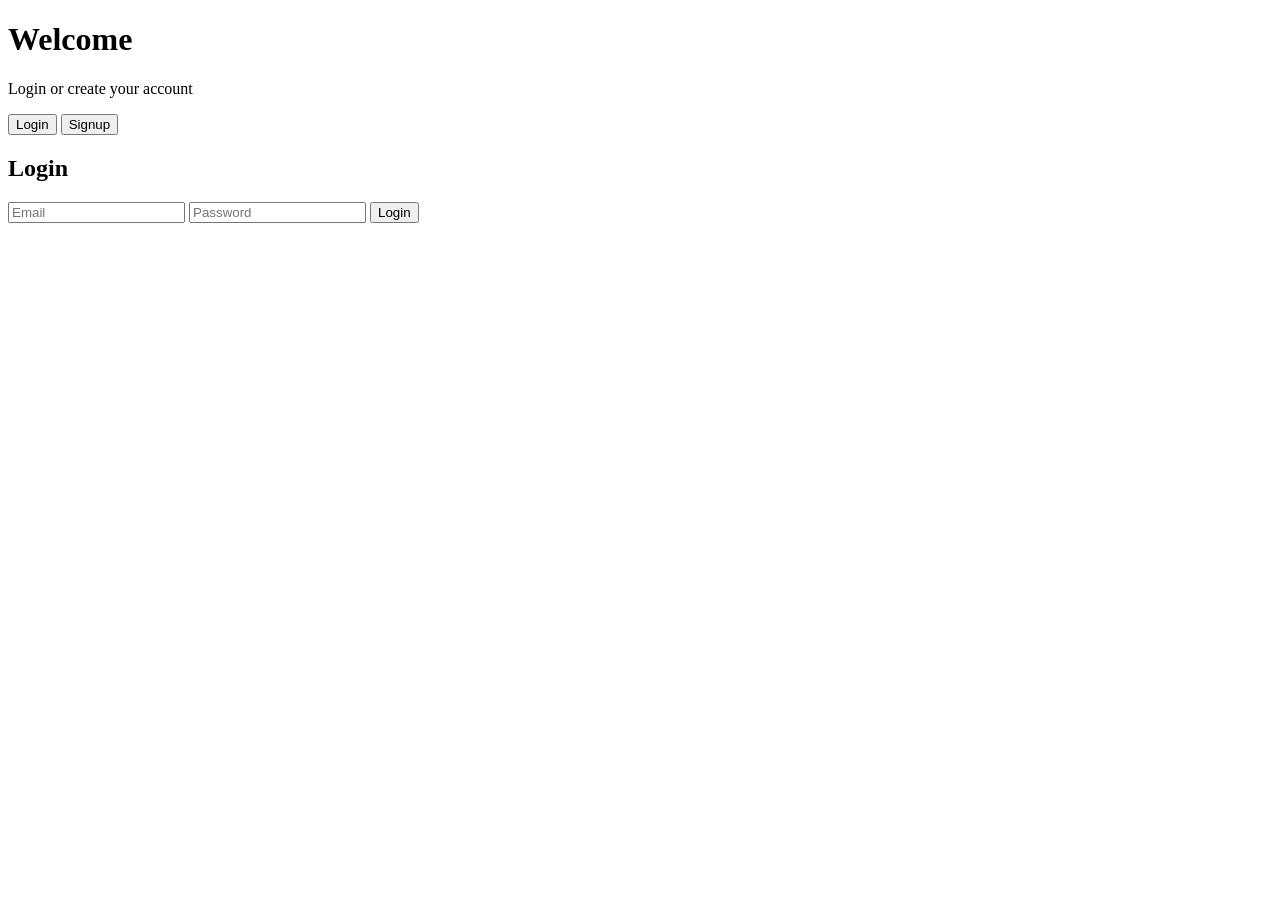
==== static/index.html @ 398f6627 "feat: implement authentication endpoints" ====
<!DOCTYPE html>
<html lang="en">

<head>
    <meta charset="UTF-8">
    <meta name="viewport" content="width=device-width, initial-scale=1.0">
    <title>Inventory Management Authentication</title>
    <link rel="stylesheet" href="/static/css/style.css">
</head>

<body>

    <main class="container">

        <h1>Welcome</h1>
        <p>Login or create your account</p>

        <div class="tabs">
            <button onclick="showForm('login')">Login</button>
            <button onclick="showForm('signup')">Signup</button>
        </div>

        <form id="login-form">
            <h2>Login</h2>

            <input type="email" id="login-email" placeholder="Email" required>

            <input type="password" id="login-password" placeholder="Password" required>

            <button type="submit">Login</button>
        </form>

        <form id="signup-form" hidden>
            <h2>Create Account</h2>

            <input type="text" id="signup-username" placeholder="Username" required>

            <input type="email" id="signup-email" placeholder="Email" required>

            <input type="password" id="signup-password" placeholder="Password" required>

            <button type="submit">Signup</button>
        </form>

        <p id="message"></p>

    </main>

    <script src="/static/js/auth.js"></script>
</body>

</html>
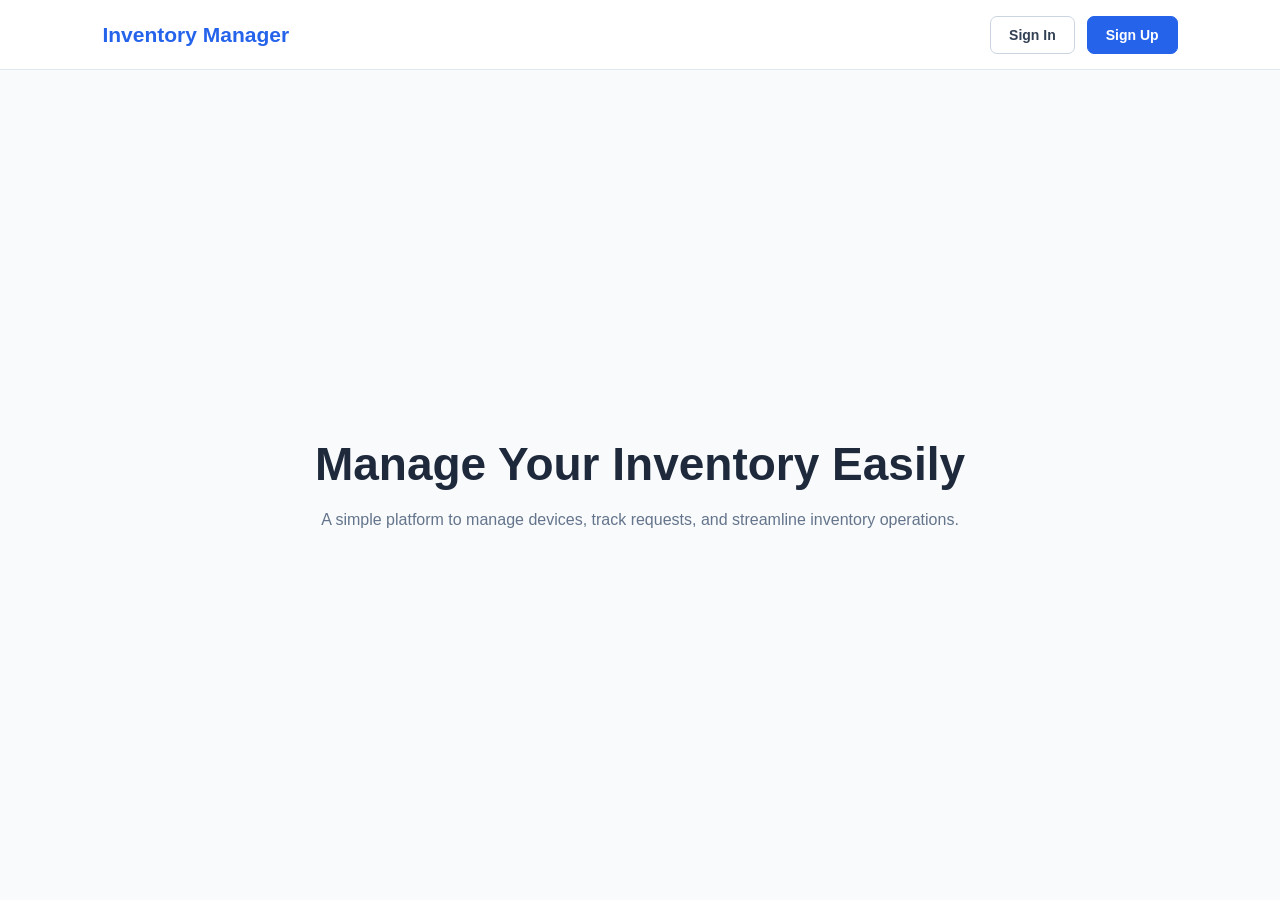
==== commit 74438927: "feat: add dashboard for managing user join requests and login history" ====
--- a/static/index.html
+++ b/static/index.html
@@ -4,49 +4,140 @@
 <head>
     <meta charset="UTF-8">
     <meta name="viewport" content="width=device-width, initial-scale=1.0">
-    <title>Inventory Management Authentication</title>
-    <link rel="stylesheet" href="/static/css/style.css">
+    <title>Inventory Management</title>
+
+    <style>
+        * {
+            margin: 0;
+            padding: 0;
+            box-sizing: border-box;
+        }
+
+        body {
+            font-family: Arial, sans-serif;
+            background: #f8fafc;
+            color: #1e293b;
+            min-height: 100vh;
+        }
+
+        header {
+            height: 70px;
+            padding: 0 8%;
+            display: flex;
+            align-items: center;
+            justify-content: space-between;
+            background: white;
+            border-bottom: 1px solid #e2e8f0;
+        }
+
+        .logo {
+            font-size: 21px;
+            font-weight: 700;
+            color: #2563eb;
+            text-decoration: none;
+        }
+
+        nav {
+            display: flex;
+            align-items: center;
+            gap: 12px;
+        }
+
+        .btn {
+            padding: 10px 18px;
+            border-radius: 7px;
+            text-decoration: none;
+            font-size: 14px;
+            font-weight: 600;
+            transition: 0.2s;
+        }
+
+        .btn-outline {
+            color: #334155;
+            border: 1px solid #cbd5e1;
+        }
+
+        .btn-outline:hover {
+            background: #f1f5f9;
+        }
+
+        .btn-primary {
+            color: white;
+            background: #2563eb;
+            border: 1px solid #2563eb;
+        }
+
+        .btn-primary:hover {
+            background: #1d4ed8;
+        }
+
+        main {
+            min-height: calc(100vh - 70px);
+            display: flex;
+            align-items: center;
+            justify-content: center;
+            text-align: center;
+            padding: 30px;
+        }
+
+        .hero h1 {
+            font-size: clamp(30px, 5vw, 46px);
+            margin-bottom: 15px;
+        }
+
+        .hero p {
+            color: #64748b;
+            font-size: 16px;
+            line-height: 1.7;
+        }
+    </style>
 </head>
 
 <body>
+    <header>
+        <a href="/" class="logo">Inventory Manager</a>
 
-    <main class="container">
+        <nav id="navigation">
+            <a href="/signin" class="btn btn-outline">Sign In</a>
+            <a href="/signup" class="btn btn-primary">Sign Up</a>
+        </nav>
+    </header>
 
-        <h1>Welcome</h1>
-        <p>Login or create your account</p>
-
-        <div class="tabs">
-            <button onclick="showForm('login')">Login</button>
-            <button onclick="showForm('signup')">Signup</button>
-        </div>
-
-        <form id="login-form">
-            <h2>Login</h2>
-
-            <input type="email" id="login-email" placeholder="Email" required>
-
-            <input type="password" id="login-password" placeholder="Password" required>
-
-            <button type="submit">Login</button>
-        </form>
-
-        <form id="signup-form" hidden>
-            <h2>Create Account</h2>
-
-            <input type="text" id="signup-username" placeholder="Username" required>
-
-            <input type="email" id="signup-email" placeholder="Email" required>
-
-            <input type="password" id="signup-password" placeholder="Password" required>
-
-            <button type="submit">Signup</button>
-        </form>
-
-        <p id="message"></p>
-
+    <main>
+        <section class="hero">
+            <h1>Manage Your Inventory Easily</h1>
+            <p>
+                A simple platform to manage devices, track requests,
+                and streamline inventory operations.
+            </p>
+        </section>
     </main>
 
-    <script src="/static/js/auth.js"></script>
+    <script>
+        async function initializeNavigation() {
+            const navigation = document.getElementById("navigation");
+
+            try {
+                const response = await fetch("/api/v1/user/me", {
+                    method: "GET",
+                    credentials: "include"
+                });
+
+                if (response.ok) {
+                    navigation.innerHTML = `
+                        <a href="dashboard"
+                           class="btn btn-primary">
+                            Dashboard
+                        </a>
+                    `;
+                }
+            } catch (error) {
+                console.error("Unable to verify authentication:", error);
+            }
+        }
+
+        initializeNavigation();
+    </script>
 </body>
 
 </html>
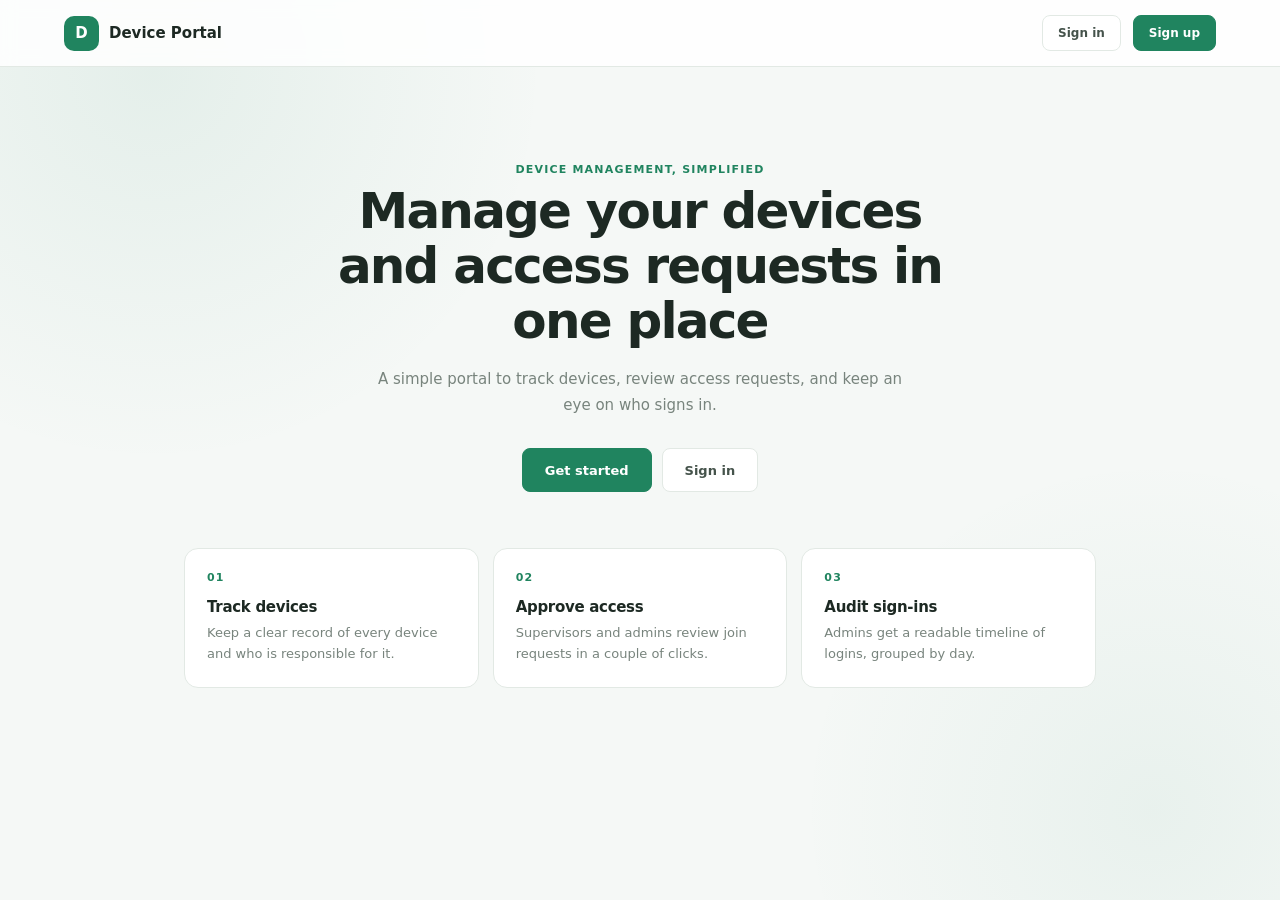
==== commit 4862195f: "improve overall theme" ====
--- a/static/index.html
+++ b/static/index.html
@@ -4,139 +4,100 @@
 <head>
     <meta charset="UTF-8">
     <meta name="viewport" content="width=device-width, initial-scale=1.0">
-    <title>Inventory Management</title>
-
-    <style>
-        * {
-            margin: 0;
-            padding: 0;
-            box-sizing: border-box;
-        }
-
-        body {
-            font-family: Arial, sans-serif;
-            background: #f8fafc;
-            color: #1e293b;
-            min-height: 100vh;
-        }
-
-        header {
-            height: 70px;
-            padding: 0 8%;
-            display: flex;
-            align-items: center;
-            justify-content: space-between;
-            background: white;
-            border-bottom: 1px solid #e2e8f0;
-        }
-
-        .logo {
-            font-size: 21px;
-            font-weight: 700;
-            color: #2563eb;
-            text-decoration: none;
-        }
-
-        nav {
-            display: flex;
-            align-items: center;
-            gap: 12px;
-        }
-
-        .btn {
-            padding: 10px 18px;
-            border-radius: 7px;
-            text-decoration: none;
-            font-size: 14px;
-            font-weight: 600;
-            transition: 0.2s;
-        }
-
-        .btn-outline {
-            color: #334155;
-            border: 1px solid #cbd5e1;
-        }
-
-        .btn-outline:hover {
-            background: #f1f5f9;
-        }
-
-        .btn-primary {
-            color: white;
-            background: #2563eb;
-            border: 1px solid #2563eb;
-        }
-
-        .btn-primary:hover {
-            background: #1d4ed8;
-        }
-
-        main {
-            min-height: calc(100vh - 70px);
-            display: flex;
-            align-items: center;
-            justify-content: center;
-            text-align: center;
-            padding: 30px;
-        }
-
-        .hero h1 {
-            font-size: clamp(30px, 5vw, 46px);
-            margin-bottom: 15px;
-        }
-
-        .hero p {
-            color: #64748b;
-            font-size: 16px;
-            line-height: 1.7;
-        }
-    </style>
+    <title>Device Portal</title>
+    <link rel="stylesheet" href="/static/css/app.css">
 </head>
 
 <body>
-    <header>
-        <a href="/" class="logo">Inventory Manager</a>
 
-        <nav id="navigation">
-            <a href="/signin" class="btn btn-outline">Sign In</a>
-            <a href="/signup" class="btn btn-primary">Sign Up</a>
-        </nav>
+    <header class="site-header">
+        <div class="header-inner">
+            <a href="/" class="brand">
+                <span class="brand-logo">D</span>
+                <span>Device Portal</span>
+            </a>
+
+            <nav class="header-right" id="navigation">
+                <a href="/signin" class="btn">Sign in</a>
+                <a href="/signup" class="btn btn-primary">Sign up</a>
+            </nav>
+        </div>
     </header>
 
     <main>
         <section class="hero">
-            <h1>Manage Your Inventory Easily</h1>
-            <p>
-                A simple platform to manage devices, track requests,
-                and streamline inventory operations.
+            <p class="eyebrow" id="hero-eyebrow">Device management, simplified</p>
+
+            <h1 id="hero-title">Manage your devices and access requests in one place</h1>
+
+            <p class="subtitle" id="hero-text">
+                A simple portal to track devices, review access requests,
+                and keep an eye on who signs in.
             </p>
+
+            <div class="hero-actions" id="hero-actions">
+                <a href="/signup" class="btn btn-primary btn-lg">Get started</a>
+                <a href="/signin" class="btn btn-lg">Sign in</a>
+            </div>
+        </section>
+
+        <section class="features">
+            <div class="feature">
+                <span>01</span>
+                <h3>Track devices</h3>
+                <p>Keep a clear record of every device and who is responsible for it.</p>
+            </div>
+            <div class="feature">
+                <span>02</span>
+                <h3>Approve access</h3>
+                <p>Supervisors and admins review join requests in a couple of clicks.</p>
+            </div>
+            <div class="feature">
+                <span>03</span>
+                <h3>Audit sign-ins</h3>
+                <p>Admins get a readable timeline of logins, grouped by day.</p>
+            </div>
         </section>
     </main>
 
     <script>
-        async function initializeNavigation() {
-            const navigation = document.getElementById("navigation");
+        function escapeHTML(value) {
+            return String(value ?? "").replace(/[&<>"']/g, char => ({
+                "&": "&amp;", "<": "&lt;", ">": "&gt;", '"': "&quot;", "'": "&#039;"
+            })[char]);
+        }
 
+        // Signed-in visitors see their role and a direct link to the dashboard.
+        // Guests simply keep the default content. No redirects happen here.
+        async function initializePage() {
             try {
-                const response = await fetch("/api/v1/user/me", {
-                    method: "GET",
-                    credentials: "include"
-                });
+                const response = await fetch("/api/v1/user/me", { credentials: "include" });
+                if (!response.ok) return;
 
-                if (response.ok) {
-                    navigation.innerHTML = `
-                        <a href="dashboard"
-                           class="btn btn-primary">
-                            Dashboard
-                        </a>
-                    `;
-                }
+                const user = await response.json();
+                const role = String(user.role || "pending").toLowerCase();
+                const badge = `<span class="role-badge ${escapeHTML(role)}">${escapeHTML(role)}</span>`;
+
+                document.getElementById("navigation").innerHTML = `
+                    ${badge}
+                    <a href="/dashboard" class="btn btn-primary">Dashboard</a>`;
+
+                document.getElementById("hero-eyebrow").textContent = "Welcome back";
+                document.getElementById("hero-title").innerHTML =
+                    `${escapeHTML(user.first_name || "there")} ${badge}`;
+                document.getElementById("hero-text").textContent =
+                    "Pick up where you left off.";
+                document.getElementById("hero-actions").innerHTML =
+                    `<a href="/dashboard" class="btn btn-primary btn-lg">Open dashboard</a>`;
+
+                document.title = `Device Portal · ${role}`;
+
             } catch (error) {
                 console.error("Unable to verify authentication:", error);
             }
         }
 
-        initializeNavigation();
+        initializePage();
     </script>
 </body>
 
--- a/static/css/app.css
+++ b/static/css/app.css
@@ -0,0 +1,1012 @@
+/* =========================================================
+   Device Portal – shared theme (index, signin, signup, dashboard)
+   ========================================================= */
+
+:root {
+  --primary: #20845f;
+  --primary-dark: #176b4c;
+  --primary-soft: #eaf5ef;
+  --background: #f5f8f6;
+  --surface: #ffffff;
+  --text: #1d2923;
+  --text-soft: #45534b;
+  --muted: #78847d;
+  --border: #e2e9e4;
+  --row-hover: #fafcfb;
+  --danger: #b83e3e;
+  --danger-soft: #fff0f0;
+  --warn: #9a6a12;
+  --warn-soft: #fdf3dc;
+  --info: #25628f;
+  --info-soft: #e8f1f8;
+  --shadow: 0 14px 40px rgba(26, 54, 39, 0.07);
+}
+
+* {
+  box-sizing: border-box;
+  margin: 0;
+  padding: 0;
+}
+
+body {
+  min-height: 100vh;
+  background:
+    radial-gradient(circle at 12% 8%, rgba(32, 132, 95, 0.08), transparent 28%),
+    radial-gradient(
+      circle at 90% 90%,
+      rgba(32, 132, 95, 0.06),
+      transparent 25%
+    ),
+    var(--background);
+  background-attachment: fixed;
+  color: var(--text);
+  font-family:
+    Inter,
+    system-ui,
+    -apple-system,
+    BlinkMacSystemFont,
+    "Segoe UI",
+    sans-serif;
+  -webkit-font-smoothing: antialiased;
+}
+
+a {
+  color: inherit;
+}
+
+.hidden {
+  display: none !important;
+}
+
+/* ---------- Brand & site header ---------- */
+
+.brand {
+  display: flex;
+  align-items: center;
+  gap: 10px;
+  font-size: 15px;
+  font-weight: 750;
+  text-decoration: none;
+}
+
+.brand-logo {
+  width: 35px;
+  height: 35px;
+  display: grid;
+  place-items: center;
+  border-radius: 10px;
+  background: var(--primary);
+  color: #fff;
+  font-weight: 800;
+}
+
+.site-header {
+  background: rgba(255, 255, 255, 0.85);
+  backdrop-filter: blur(8px);
+  border-bottom: 1px solid var(--border);
+  position: sticky;
+  top: 0;
+  z-index: 20;
+}
+
+.header-inner {
+  max-width: 1200px;
+  height: 66px;
+  margin: 0 auto;
+  padding: 0 24px;
+  display: flex;
+  align-items: center;
+  justify-content: space-between;
+  gap: 16px;
+}
+
+.header-right {
+  display: flex;
+  align-items: center;
+  gap: 12px;
+}
+
+.user-chip {
+  display: flex;
+  align-items: center;
+  gap: 9px;
+  font-size: 13px;
+  font-weight: 650;
+}
+
+.avatar {
+  flex: none;
+  width: 34px;
+  height: 34px;
+  display: grid;
+  place-items: center;
+  border-radius: 50%;
+  background: var(--primary-soft);
+  color: var(--primary-dark);
+  font-size: 11px;
+  font-weight: 750;
+}
+
+.avatar.sm {
+  width: 30px;
+  height: 30px;
+}
+
+/* log-row avatar tints */
+.av-0 {
+  background: #eaf5ef;
+  color: #176b4c;
+}
+.av-1 {
+  background: #e8f1f8;
+  color: #25628f;
+}
+.av-2 {
+  background: #f1ecfa;
+  color: #5a45a0;
+}
+.av-3 {
+  background: #fdf3dc;
+  color: #9a6a12;
+}
+.av-4 {
+  background: #fdebea;
+  color: #a8423f;
+}
+.av-5 {
+  background: #e9f3f2;
+  color: #1f6b66;
+}
+
+/* ---------- Buttons ---------- */
+
+.btn {
+  display: inline-flex;
+  align-items: center;
+  justify-content: center;
+  min-height: 36px;
+  padding: 0 15px;
+  border: 1px solid var(--border);
+  border-radius: 8px;
+  background: var(--surface);
+  color: var(--text-soft);
+  font: inherit;
+  font-size: 12px;
+  font-weight: 700;
+  text-decoration: none;
+  cursor: pointer;
+  transition:
+    background 0.15s,
+    border-color 0.15s;
+}
+
+.btn:hover {
+  background: var(--background);
+}
+
+.btn-primary {
+  border-color: var(--primary);
+  background: var(--primary);
+  color: #fff;
+}
+
+.btn-primary:hover {
+  background: var(--primary-dark);
+}
+
+.btn-lg {
+  min-height: 44px;
+  padding: 0 22px;
+  font-size: 13px;
+}
+
+.btn-sm {
+  min-height: 32px;
+  padding: 0 11px;
+}
+
+.btn-approve {
+  border-color: transparent;
+  background: var(--primary-soft);
+  color: var(--primary-dark);
+}
+
+.btn-approve:hover {
+  background: #d9eee3;
+}
+
+.btn-reject {
+  border-color: transparent;
+  background: var(--danger-soft);
+  color: var(--danger);
+}
+
+.btn-reject:hover {
+  background: #fde0e0;
+}
+
+/* ---------- Role badge (used on every page title) ---------- */
+
+.role-badge {
+  display: inline-flex;
+  align-items: center;
+  gap: 6px;
+  padding: 4px 11px;
+  border-radius: 999px;
+  background: var(--primary-soft);
+  color: var(--primary-dark);
+  font-size: 11px;
+  font-weight: 750;
+  letter-spacing: 0.2px;
+  text-transform: capitalize;
+  white-space: nowrap;
+  vertical-align: middle;
+}
+
+.role-badge::before {
+  content: "";
+  width: 6px;
+  height: 6px;
+  border-radius: 50%;
+  background: currentColor;
+}
+
+.role-badge.admin {
+  background: var(--primary);
+  color: #fff;
+}
+.role-badge.supervisor {
+  background: var(--info-soft);
+  color: var(--info);
+}
+.role-badge.developer {
+  background: #f1ecfa;
+  color: #5a45a0;
+}
+.role-badge.pending {
+  background: var(--warn-soft);
+  color: var(--warn);
+}
+
+h1 .role-badge {
+  margin-left: 10px;
+  position: relative;
+  top: -3px;
+}
+
+/* ---------- Typography ---------- */
+
+.eyebrow {
+  margin-bottom: 8px;
+  color: var(--primary);
+  font-size: 11px;
+  font-weight: 750;
+  letter-spacing: 1.2px;
+  text-transform: uppercase;
+}
+
+h1 {
+  font-size: 26px;
+  letter-spacing: -0.9px;
+}
+
+.subtitle,
+.description {
+  color: var(--muted);
+  font-size: 13px;
+  line-height: 1.6;
+}
+
+.muted {
+  color: var(--muted);
+}
+
+/* =========================================================
+   Landing page
+   ========================================================= */
+
+.hero {
+  max-width: 720px;
+  margin: 0 auto;
+  padding: 96px 24px 56px;
+  text-align: center;
+}
+
+.hero h1 {
+  font-size: clamp(32px, 5vw, 50px);
+  letter-spacing: -1.8px;
+  line-height: 1.1;
+  margin-bottom: 18px;
+}
+
+.hero h1 .role-badge {
+  top: -6px;
+  font-size: 12px;
+}
+
+.hero .subtitle {
+  max-width: 540px;
+  margin: 0 auto 30px;
+  font-size: 15px;
+  line-height: 1.7;
+}
+
+.hero-actions {
+  display: flex;
+  justify-content: center;
+  gap: 10px;
+  flex-wrap: wrap;
+}
+
+.features {
+  max-width: 960px;
+  margin: 0 auto;
+  padding: 0 24px 80px;
+  display: grid;
+  grid-template-columns: repeat(3, 1fr);
+  gap: 14px;
+}
+
+.feature {
+  padding: 22px;
+  background: var(--surface);
+  border: 1px solid var(--border);
+  border-radius: 14px;
+}
+
+.feature span {
+  display: block;
+  margin-bottom: 14px;
+  color: var(--primary);
+  font-size: 11px;
+  font-weight: 800;
+  letter-spacing: 1.2px;
+}
+
+.feature h3 {
+  margin-bottom: 7px;
+  font-size: 15px;
+  letter-spacing: -0.3px;
+}
+
+.feature p {
+  color: var(--muted);
+  font-size: 13px;
+  line-height: 1.6;
+}
+
+/* =========================================================
+   Auth pages
+   ========================================================= */
+
+.auth-body {
+  display: grid;
+  place-items: center;
+  padding: 24px;
+}
+
+.auth-card {
+  width: 100%;
+  max-width: 440px;
+  padding: 36px;
+  background: var(--surface);
+  border: 1px solid var(--border);
+  border-radius: 18px;
+  box-shadow: var(--shadow);
+}
+
+.auth-card.wide {
+  max-width: 520px;
+}
+
+.auth-card .brand {
+  margin-bottom: 30px;
+}
+
+.auth-card h1 {
+  font-size: 27px;
+  letter-spacing: -1px;
+}
+
+.auth-card .description {
+  margin: 9px 0 25px;
+}
+
+form {
+  display: grid;
+  gap: 16px;
+}
+
+.form-row {
+  display: grid;
+  grid-template-columns: 1fr 1fr;
+  gap: 13px;
+}
+
+.form-group {
+  display: grid;
+  gap: 7px;
+}
+
+label {
+  color: var(--text-soft);
+  font-size: 12px;
+  font-weight: 650;
+}
+
+input,
+select,
+textarea {
+  width: 100%;
+  min-height: 44px;
+  padding: 11px 12px;
+  border: 1px solid var(--border);
+  border-radius: 8px;
+  outline: none;
+  background: #fff;
+  color: var(--text);
+  font: inherit;
+  font-size: 13px;
+  transition:
+    border-color 0.15s,
+    box-shadow 0.15s;
+}
+
+textarea {
+  min-height: 85px;
+  resize: vertical;
+}
+
+input::placeholder,
+textarea::placeholder {
+  color: #a8b1ab;
+}
+
+input:focus,
+select:focus,
+textarea:focus {
+  border-color: #70b99a;
+  box-shadow: 0 0 0 3px rgba(32, 132, 95, 0.1);
+}
+
+.password-wrapper {
+  position: relative;
+}
+
+.password-wrapper input {
+  padding-right: 65px;
+}
+
+.toggle-password {
+  position: absolute;
+  top: 50%;
+  right: 12px;
+  transform: translateY(-50%);
+  border: none;
+  background: transparent;
+  color: var(--primary);
+  cursor: pointer;
+  font-size: 11px;
+  font-weight: 700;
+}
+
+.submit-button {
+  min-height: 46px;
+  margin-top: 3px;
+  border: none;
+  border-radius: 8px;
+  background: var(--primary);
+  color: #fff;
+  cursor: pointer;
+  font: inherit;
+  font-size: 13px;
+  font-weight: 750;
+  transition: background 0.15s;
+}
+
+.submit-button:hover {
+  background: var(--primary-dark);
+}
+
+.submit-button:disabled {
+  opacity: 0.65;
+  cursor: wait;
+}
+
+.message {
+  display: none;
+  padding: 11px 12px;
+  border-radius: 8px;
+  font-size: 12px;
+  line-height: 1.5;
+}
+
+.message.show {
+  display: block;
+}
+
+.message.error {
+  color: var(--danger);
+  background: var(--danger-soft);
+}
+
+.message.success {
+  color: var(--primary-dark);
+  background: var(--primary-soft);
+}
+
+.footer {
+  margin-top: 22px;
+  color: var(--muted);
+  font-size: 12px;
+  text-align: center;
+}
+
+.footer a {
+  color: var(--primary);
+  font-weight: 700;
+  text-decoration: none;
+}
+
+.footer a:hover {
+  text-decoration: underline;
+}
+
+.role-hint {
+  display: flex;
+  align-items: center;
+  gap: 8px;
+  margin-top: 12px;
+  color: var(--muted);
+  font-size: 12px;
+}
+
+/* =========================================================
+   Dashboard
+   ========================================================= */
+
+.tabs-bar {
+  background: var(--surface);
+  border-bottom: 1px solid var(--border);
+}
+
+.tabs {
+  max-width: 1200px;
+  margin: 0 auto;
+  padding: 0 24px;
+  display: flex;
+  gap: 26px;
+}
+
+.tab {
+  position: relative;
+  padding: 14px 0;
+  color: var(--muted);
+  font-size: 13px;
+  font-weight: 650;
+  text-decoration: none;
+  transition: color 0.15s;
+}
+
+.tab:hover {
+  color: var(--text);
+}
+
+.tab.active {
+  color: var(--primary);
+}
+
+.tab.active::after {
+  content: "";
+  position: absolute;
+  left: 0;
+  right: 0;
+  bottom: -1px;
+  height: 2px;
+  border-radius: 2px;
+  background: var(--primary);
+}
+
+.container {
+  max-width: 1200px;
+  margin: 0 auto;
+  padding: 32px 24px 70px;
+}
+
+.panel-heading {
+  display: flex;
+  align-items: flex-end;
+  justify-content: space-between;
+  gap: 15px;
+  margin-bottom: 22px;
+}
+
+.page-note {
+  padding: 60px 20px;
+  text-align: center;
+  color: var(--muted);
+  font-size: 13px;
+}
+
+.page-note.error,
+.empty.error {
+  color: var(--danger);
+}
+
+.stats {
+  display: grid;
+  grid-template-columns: repeat(auto-fit, minmax(170px, 1fr));
+  gap: 14px;
+  margin-bottom: 20px;
+}
+
+.stat-card {
+  padding: 18px 20px;
+  background: var(--surface);
+  border: 1px solid var(--border);
+  border-radius: 14px;
+}
+
+.stat-card p {
+  margin-bottom: 8px;
+  color: var(--muted);
+  font-size: 12px;
+  font-weight: 600;
+}
+
+.stat-card h2 {
+  font-size: 26px;
+  letter-spacing: -0.8px;
+}
+
+.card {
+  overflow: hidden;
+  background: var(--surface);
+  border: 1px solid var(--border);
+  border-radius: 14px;
+  box-shadow: var(--shadow);
+}
+
+.toolbar {
+  display: flex;
+  flex-wrap: wrap;
+  align-items: flex-end;
+  gap: 12px;
+  padding: 16px 20px;
+  border-bottom: 1px solid var(--border);
+}
+
+.toolbar .field {
+  display: grid;
+  gap: 6px;
+}
+
+.toolbar .field.grow {
+  flex: 1;
+  min-width: 200px;
+}
+
+.toolbar label {
+  font-size: 11px;
+}
+
+.toolbar input,
+.toolbar select {
+  min-height: 38px;
+  padding: 0 11px;
+}
+
+.count {
+  margin-left: auto;
+  align-self: center;
+  color: var(--muted);
+  font-size: 12px;
+  font-weight: 650;
+}
+
+.segmented {
+  display: inline-flex;
+  padding: 3px;
+  gap: 2px;
+  background: var(--background);
+  border: 1px solid var(--border);
+  border-radius: 9px;
+}
+
+.segmented button {
+  min-height: 30px;
+  padding: 0 13px;
+  border: none;
+  border-radius: 7px;
+  background: transparent;
+  color: var(--muted);
+  font: inherit;
+  font-size: 12px;
+  font-weight: 650;
+  cursor: pointer;
+}
+
+.segmented button.active {
+  background: var(--surface);
+  color: var(--text);
+  box-shadow: 0 1px 3px rgba(26, 54, 39, 0.1);
+}
+
+/* ---------- Table (join requests) ---------- */
+
+.table-wrapper {
+  overflow: auto;
+}
+
+table {
+  width: 100%;
+  min-width: 760px;
+  border-collapse: collapse;
+  text-align: left;
+}
+
+th,
+td {
+  padding: 14px 20px;
+  border-bottom: 1px solid #eef2ef;
+  font-size: 13px;
+  vertical-align: middle;
+}
+
+tbody tr:last-child td {
+  border-bottom: none;
+}
+
+tbody tr:hover td {
+  background: var(--row-hover);
+}
+
+th {
+  background: var(--row-hover);
+  color: var(--muted);
+  font-size: 11px;
+  font-weight: 700;
+  letter-spacing: 0.5px;
+  text-transform: uppercase;
+}
+
+.note {
+  max-width: 240px;
+  line-height: 1.5;
+  overflow-wrap: anywhere;
+}
+
+.status {
+  display: inline-block;
+  padding: 4px 10px;
+  border-radius: 20px;
+  font-size: 11px;
+  font-weight: 700;
+  text-transform: capitalize;
+}
+
+.status.pending {
+  color: var(--warn);
+  background: var(--warn-soft);
+}
+.status.approved {
+  color: var(--primary-dark);
+  background: var(--primary-soft);
+}
+.status.rejected {
+  color: var(--danger);
+  background: var(--danger-soft);
+}
+
+.actions {
+  display: flex;
+  gap: 8px;
+}
+
+/* ---------- Login history timeline ---------- */
+
+.timeline {
+  max-height: 580px;
+  overflow-y: auto;
+}
+
+.day-head {
+  position: sticky;
+  top: 0;
+  z-index: 1;
+  display: flex;
+  align-items: baseline;
+  justify-content: space-between;
+  padding: 10px 20px;
+  background: var(--row-hover);
+  border-top: 1px solid var(--border);
+  border-bottom: 1px solid var(--border);
+  font-size: 12px;
+  color: var(--muted);
+}
+
+.day-group:first-child .day-head {
+  border-top: none;
+}
+
+.day-head strong {
+  margin-right: 8px;
+  color: var(--text);
+  font-size: 13px;
+}
+
+.log-row {
+  display: grid;
+  grid-template-columns: 34px 1fr auto 96px;
+  align-items: center;
+  gap: 14px;
+  padding: 12px 20px;
+  border-bottom: 1px solid #eef2ef;
+}
+
+.log-row:hover {
+  background: var(--row-hover);
+}
+
+.log-main {
+  display: flex;
+  flex-wrap: wrap;
+  align-items: center;
+  gap: 4px 10px;
+  min-width: 0;
+}
+
+.link-btn {
+  border: none;
+  background: none;
+  color: var(--text);
+  font: inherit;
+  font-size: 13px;
+  font-weight: 700;
+  cursor: pointer;
+}
+
+.link-btn:hover {
+  color: var(--primary);
+  text-decoration: underline;
+}
+
+.chip {
+  padding: 4px 9px;
+  border: 1px solid var(--border);
+  border-radius: 6px;
+  background: var(--background);
+  color: var(--text-soft);
+  font-family: ui-monospace, SFMono-Regular, Menlo, Consolas, monospace;
+  font-size: 12px;
+  cursor: pointer;
+}
+
+.chip:hover {
+  border-color: #70b99a;
+  color: var(--primary-dark);
+}
+
+.tag-new {
+  padding: 2px 8px;
+  border-radius: 999px;
+  background: var(--warn-soft);
+  color: var(--warn);
+  font-size: 10px;
+  font-weight: 750;
+  letter-spacing: 0.3px;
+  text-transform: uppercase;
+}
+
+.log-time {
+  display: grid;
+  text-align: right;
+  font-variant-numeric: tabular-nums;
+}
+
+.log-time strong {
+  font-size: 13px;
+}
+
+.log-time span {
+  color: var(--muted);
+  font-size: 11px;
+}
+
+.empty {
+  padding: 56px 20px;
+  text-align: center;
+  color: var(--muted);
+  font-size: 13px;
+}
+
+/* ---------- Toast ---------- */
+
+.toast {
+  position: fixed;
+  right: 20px;
+  bottom: 20px;
+  max-width: 320px;
+  padding: 12px 16px;
+  border-radius: 10px;
+  background: var(--text);
+  color: #fff;
+  font-size: 13px;
+  box-shadow: 0 12px 30px rgba(0, 0, 0, 0.18);
+  opacity: 0;
+  transform: translateY(8px);
+  pointer-events: none;
+  transition:
+    opacity 0.2s,
+    transform 0.2s;
+}
+
+.toast.show {
+  opacity: 1;
+  transform: translateY(0);
+}
+
+.toast.error {
+  background: var(--danger);
+}
+
+/* ---------- Responsive ---------- */
+
+@media (max-width: 700px) {
+  .header-inner,
+  .tabs {
+    padding: 0 16px;
+  }
+
+  .tabs {
+    overflow-x: auto;
+  }
+
+  .tab {
+    white-space: nowrap;
+  }
+
+  .container {
+    padding: 24px 14px 50px;
+  }
+
+  .hero {
+    padding-top: 60px;
+  }
+
+  .features {
+    grid-template-columns: 1fr;
+  }
+
+  .user-name {
+    display: none;
+  }
+
+  .panel-heading {
+    align-items: flex-start;
+  }
+
+  .log-row {
+    grid-template-columns: 34px 1fr 84px;
+  }
+
+  .log-row .chip {
+    grid-column: 2;
+    justify-self: start;
+  }
+
+  .log-row .log-time {
+    grid-column: 3;
+    grid-row: 1;
+  }
+}
+
+@media (max-width: 520px) {
+  .auth-card {
+    padding: 27px 21px;
+  }
+
+  .form-row {
+    grid-template-columns: 1fr;
+  }
+}
